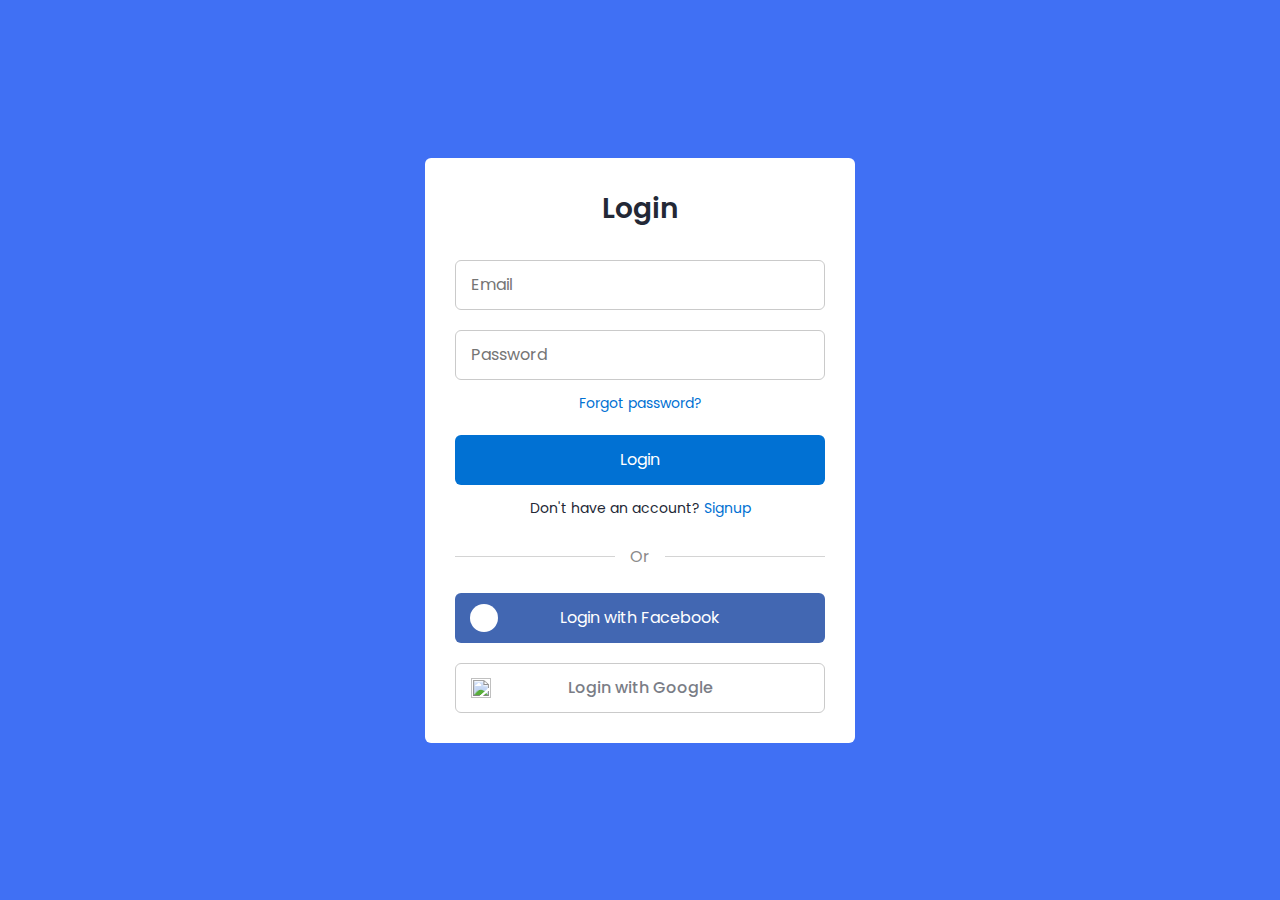
==== login.html @ 3ef801e4 "WEB" ====
<!DOCTYPE html>
<html lang="en">
<head>
    <meta charset="UTF-8">
    <meta http-equiv="X-UA-Compatible" content="IE=edge">
    <meta name="viewport" content="width=device-width, initial-scale=1.0">
    <link rel="stylesheet" href="login.css">
    <title>Document</title>
</head>
<body>
    
    <section class="container forms">
        <div class="form login">
            <div class="form-content">
                <header>Login</header>
                <form action="#">
                    <div class="field input-field">
                        <input type="email" placeholder="Email" class="input">
                    </div>

                    <div class="field input-field">
                        <input type="password" placeholder="Password" class="password">
                        <i class='bx bx-hide eye-icon'></i>
                    </div>

                    <div class="form-link">
                        <a href="#" class="forgot-pass">Forgot password?</a>
                    </div>

                    <div class="field button-field">
                        <button>Login</button>
                    </div>
                </form>

                <div class="form-link">
                    <span>Don't have an account? <a href="#" class="link signup-link">Signup</a></span>
                </div>
            </div>

            <div class="line"></div>

            <div class="media-options">
                <a href="#" class="field facebook">
                    <i class='bx bxl-facebook facebook-icon'></i>
                    <span>Login with Facebook</span>
                </a>
            </div>

            <div class="media-options">
                <a href="#" class="field google">
                    <img src="#" alt="" class="google-img">
                    <span>Login with Google</span>
                </a>
            </div>

        </div>

        <!-- Signup Form -->

        <div class="form signup">
            <div class="form-content">
                <header>Signup</header>
                <form action="#">
                    <div class="field input-field">
                        <input type="email" placeholder="Email" class="input">
                    </div>

                    <div class="field input-field">
                        <input type="password" placeholder="Create password" class="password">
                    </div>

                    <div class="field input-field">
                        <input type="password" placeholder="Confirm password" class="password">
                        <i class='bx bx-hide eye-icon'></i>
                    </div>

                    <div class="field button-field">
                        <button>Signup</button>
                    </div>
                </form>

                <div class="form-link">
                    <span>Already have an account? <a href="#" class="link login-link">Login</a></span>
                </div>
            </div>

            <div class="line"></div>

            <div class="media-options">
                <a href="#" class="field facebook">
                    <i class='bx bxl-facebook facebook-icon'></i>
                    <span>Login with Facebook</span>
                </a>
            </div>

            <div class="media-options">
                <a href="#" class="field google">
                    <img src="#" alt="" class="google-img">
                    <span>Login with Google</span>
                </a>
            </div>

        </div>
    </section>


    <script src="login.js"></script>

</body>
</html>
---- login.css ----
/* Google Fonts - Poppins */
@import url('https://fonts.googleapis.com/css2?family=Poppins:wght@300;400;500;600&display=swap');

*{
    margin: 0;
    padding: 0;
    box-sizing: border-box;
    font-family: 'Poppins', sans-serif;
}
.container{
    height: 100vh;
    width: 100%;
    display: flex;
    align-items: center;
    justify-content: center;
    background-color: #4070f4;
    column-gap: 30px;
}
.form{
    position: absolute;
    max-width: 430px;
    width: 100%;
    padding: 30px;
    border-radius: 6px;
    background: #FFF;
}
.form.signup{
    opacity: 0;
    pointer-events: none;
}
.forms.show-signup .form.signup{
    opacity: 1;
    pointer-events: auto;
}
.forms.show-signup .form.login{
    opacity: 0;
    pointer-events: none;
}
header{
    font-size: 28px;
    font-weight: 600;
    color: #232836;
    text-align: center;
}
form{
    margin-top: 30px;
}
.form .field{
    position: relative;
    height: 50px;
    width: 100%;
    margin-top: 20px;
    border-radius: 6px;
}
.field input,
.field button{
    height: 100%;
    width: 100%;
    border: none;
    font-size: 16px;
    font-weight: 400;
    border-radius: 6px;
}
.field input{
    outline: none;
    padding: 0 15px;
    border: 1px solid#CACACA;
}
.field input:focus{
    border-bottom-width: 2px;
}
.eye-icon{
    position: absolute;
    top: 50%;
    right: 10px;
    transform: translateY(-50%);
    font-size: 18px;
    color: #8b8b8b;
    cursor: pointer;
    padding: 5px;
}
.field button{
    color: #fff;
    background-color: #0171d3;
    transition: all 0.3s ease;
    cursor: pointer;
}
.field button:hover{
    background-color: #016dcb;
}
.form-link{
    text-align: center;
    margin-top: 10px;
}
.form-link span,
.form-link a{
    font-size: 14px;
    font-weight: 400;
    color: #232836;
}
.form a{
    color: #0171d3;
    text-decoration: none;
}
.form-content a:hover{
    text-decoration: underline;
}
.line{
    position: relative;
    height: 1px;
    width: 100%;
    margin: 36px 0;
    background-color: #d4d4d4;
}
.line::before{
    content: 'Or';
    position: absolute;
    top: 50%;
    left: 50%;
    transform: translate(-50%, -50%);
    background-color: #FFF;
    color: #8b8b8b;
    padding: 0 15px;
}
.media-options a{
    display: flex;
    align-items: center;
    justify-content: center;
}
a.facebook{
    color: #fff;
    background-color: #4267b2;
}
a.facebook .facebook-icon{
    height: 28px;
    width: 28px;
    color: #0171d3;
    font-size: 20px;
    border-radius: 50%;
    display: flex;
    align-items: center;
    justify-content: center;
    background-color: #fff;
}
.facebook-icon,
img.google-img{
    position: absolute;
    top: 50%;
    left: 15px;
    transform: translateY(-50%);
}
img.google-img{
    height: 20px;
    width: 20px;
    object-fit: cover;
}
a.google{
    border: 1px solid #CACACA;
}
a.google span{
    font-weight: 500;
    opacity: 0.6;
    color: #232836;
}

@media screen and (max-width: 400px) {
    .form{
        padding: 20px 10px;
    }
    
}
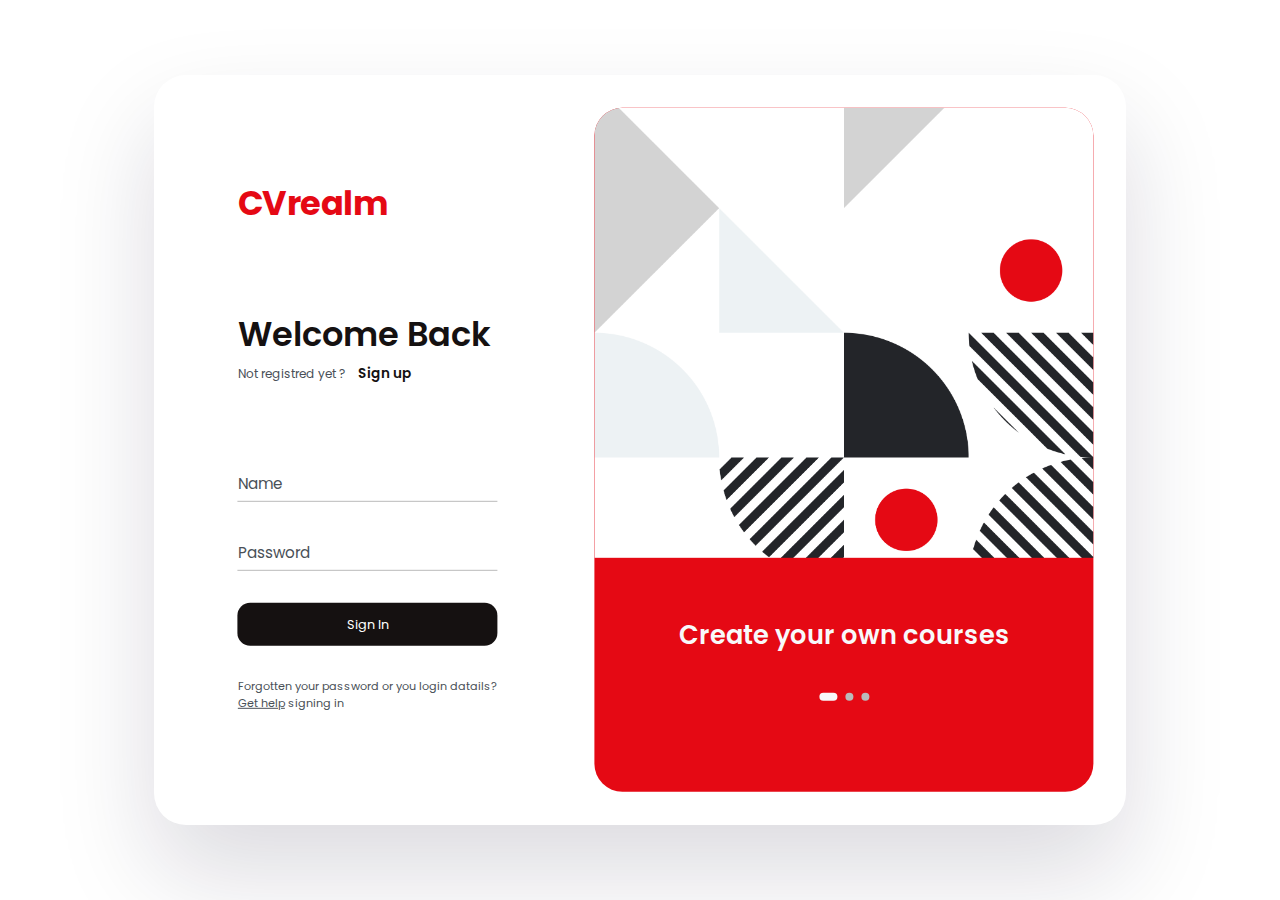
==== commit 6b8fa4af: "Add files via upload" ====
--- a/login.html
+++ b/login.html
@@ -1,110 +1,142 @@
 <!DOCTYPE html>
 <html lang="en">
-<head>
-    <meta charset="UTF-8">
-    <meta http-equiv="X-UA-Compatible" content="IE=edge">
-    <meta name="viewport" content="width=device-width, initial-scale=1.0">
-    <link rel="stylesheet" href="login.css">
-    <title>Document</title>
-</head>
-<body>
-    
-    <section class="container forms">
-        <div class="form login">
-            <div class="form-content">
-                <header>Login</header>
-                <form action="#">
-                    <div class="field input-field">
-                        <input type="email" placeholder="Email" class="input">
-                    </div>
+  <head>
+    <meta charset="UTF-8" />
+    <meta http-equiv="X-UA-Compatible" content="IE=edge" />
+    <meta name="viewport" content="width=device-width, initial-scale=1.0" />
+    <link rel="stylesheet" href="login.css" />
+    <title>Login</title>
+  </head>
+  <body>
+    <main>
+      <div class="box">
+        <div class="inner-box">
+          <div class="forms-wrap">
+            <form action="index.html" autocomplete="off" class="sign-in-form">
+              <div class="logo">
+                <h4>CVrealm</h4>
+              </div>
 
-                    <div class="field input-field">
-                        <input type="password" placeholder="Password" class="password">
-                        <i class='bx bx-hide eye-icon'></i>
-                    </div>
+              <div class="heading">
+                <h2>Welcome Back</h2>
+                <h6>Not registred yet ?</h6>
+                <a href="#" class="toggle">Sign up</a>
+              </div>
 
-                    <div class="form-link">
-                        <a href="#" class="forgot-pass">Forgot password?</a>
-                    </div>
+              <div class="actual-form">
+                <div class="input-wrap">
+                  <input
+                    type="text"
+                    minlength="4"
+                    class="input-field"
+                    autocomplete="off"
+                    required
+                  />
+                  <label>Name</label>
+                </div>
 
-                    <div class="field button-field">
-                        <button>Login</button>
-                    </div>
-                </form>
+                <div class="input-wrap">
+                  <input
+                    type="password"
+                    minlength="4"
+                    class="input-field"
+                    autocomplete="off"
+                    required
+                  />
+                  <label>Password</label>
+                </div>
 
-                <div class="form-link">
-                    <span>Don't have an account? <a href="#" class="link signup-link">Signup</a></span>
+                <input type="submit" value="Sign In" class="sign-btn" />
+
+                <p class="text">
+                  Forgotten your password or you login datails?
+                  <a href="#">Get help</a> signing in
+                </p>
+              </div>
+            </form>
+
+            <form action="index.html" autocomplete="off" class="sign-up-form">
+              <div class="logo">
+                <h4>CVrealm</h4>
+              </div>
+
+              <div class="heading">
+                <h2>Get Started</h2>
+                <h6>Already have an account?</h6>
+                <a href="#" class="toggle">Sign in</a>
+              </div>
+
+              <div class="actual-form">
+                <div class="input-wrap">
+                  <input
+                    type="text"
+                    minlength="4"
+                    class="input-field"
+                    autocomplete="off"
+                    required
+                  />
+                  <label>Name</label>
                 </div>
+
+                <div class="input-wrap">
+                  <input
+                    type="email"
+                    class="input-field"
+                    autocomplete="off"
+                    required
+                  />
+                  <label>Email</label>
+                </div>
+
+                <div class="input-wrap">
+                  <input
+                    type="password"
+                    minlength="4"
+                    class="input-field"
+                    autocomplete="off"
+                    required
+                  />
+                  <label>Password</label>
+                </div>
+
+                <input type="submit" value="Sign Up" class="sign-btn" />
+
+                <p class="text">
+                  By signing up, I agree to the
+                  <a href="#">Terms of Services</a> and
+                  <a href="#">Privacy Policy</a>
+                </p>
+              </div>
+            </form>
+          </div>
+
+          <div class="carousel">
+            <div class="images-wrapper">
+              <img src="pattern-1.png" class="image img-1 show" alt="" />
+              <img src="pattern-2.png" class="image img-2" alt="" />
+              <img src="pattern-3.png" class="image img-3" alt="" />
             </div>
 
-            <div class="line"></div>
+            <div class="text-slider">
+              <div class="text-wrap">
+                <div class="text-group">
+                  <h2>Create your own courses</h2>
+                  <h2>Customize as you like</h2>
+                  <h2>Invite students to your class</h2>
+                </div>
+              </div>
 
-            <div class="media-options">
-                <a href="#" class="field facebook">
-                    <i class='bx bxl-facebook facebook-icon'></i>
-                    <span>Login with Facebook</span>
-                </a>
+              <div class="bullets">
+                <span class="active" data-value="1"></span>
+                <span data-value="2"></span>
+                <span data-value="3"></span>
+              </div>
             </div>
-
-            <div class="media-options">
-                <a href="#" class="field google">
-                    <img src="#" alt="" class="google-img">
-                    <span>Login with Google</span>
-                </a>
-            </div>
-
+          </div>
         </div>
-
-        <!-- Signup Form -->
-
-        <div class="form signup">
-            <div class="form-content">
-                <header>Signup</header>
-                <form action="#">
-                    <div class="field input-field">
-                        <input type="email" placeholder="Email" class="input">
-                    </div>
-
-                    <div class="field input-field">
-                        <input type="password" placeholder="Create password" class="password">
-                    </div>
-
-                    <div class="field input-field">
-                        <input type="password" placeholder="Confirm password" class="password">
-                        <i class='bx bx-hide eye-icon'></i>
-                    </div>
-
-                    <div class="field button-field">
-                        <button>Signup</button>
-                    </div>
-                </form>
-
-                <div class="form-link">
-                    <span>Already have an account? <a href="#" class="link login-link">Login</a></span>
-                </div>
-            </div>
-
-            <div class="line"></div>
-
-            <div class="media-options">
-                <a href="#" class="field facebook">
-                    <i class='bx bxl-facebook facebook-icon'></i>
-                    <span>Login with Facebook</span>
-                </a>
-            </div>
-
-            <div class="media-options">
-                <a href="#" class="field google">
-                    <img src="#" alt="" class="google-img">
-                    <span>Login with Google</span>
-                </a>
-            </div>
-
-        </div>
-    </section>
-
+      </div>
+    </main>
 
     <script src="login.js"></script>
-
-</body>
-</html>+  </body>
+</html>
--- a/login.css
+++ b/login.css
@@ -7,165 +7,403 @@
     box-sizing: border-box;
     font-family: 'Poppins', sans-serif;
 }
-.container{
+
+:root {
+    --main-color: #e50914;
+    --sec-color: #f8f9fa;
+    --lite-theme: #bababa;
+    --p-color: #495057;
+    --txt-color: #151111;
+}
+
+.icon {
+    color: var(--txt-color);
+    font-size: 28px;
+    font-weight: 700;
+    cursor: pointer;
+}
+
+.menu-list .cancel-btn {
+    position: relative;
+    right: 3em;
+    top: 1em;
+}
+
+main {
+    width: 100%;
     height: 100vh;
-    width: 100%;
+    overflow: hidden;
+    padding: 5% 12%;
     display: flex;
     align-items: center;
     justify-content: center;
-    background-color: #4070f4;
-    column-gap: 30px;
-}
-.form{
+}
+
+.box {
+    position: relative;
+    width: 100%;
+    /* max-width: 1020px; */
+    height: 750px;
+    background-color: #fff;
+    border-radius: 2rem;
+    box-shadow: rgba(17, 12, 46, 0.15) 0px 48px 100px 0px;
+}
+
+.inner-box {
     position: absolute;
-    max-width: 430px;
-    width: 100%;
-    padding: 30px;
-    border-radius: 6px;
-    background: #FFF;
-}
-.form.signup{
-    opacity: 0;
-    pointer-events: none;
-}
-.forms.show-signup .form.signup{
-    opacity: 1;
-    pointer-events: auto;
-}
-.forms.show-signup .form.login{
-    opacity: 0;
-    pointer-events: none;
-}
-header{
-    font-size: 28px;
-    font-weight: 600;
-    color: #232836;
-    text-align: center;
-}
-form{
-    margin-top: 30px;
-}
-.form .field{
-    position: relative;
-    height: 50px;
-    width: 100%;
-    margin-top: 20px;
-    border-radius: 6px;
-}
-.field input,
-.field button{
-    height: 100%;
-    width: 100%;
-    border: none;
-    font-size: 16px;
-    font-weight: 400;
-    border-radius: 6px;
-}
-.field input{
-    outline: none;
-    padding: 0 15px;
-    border: 1px solid#CACACA;
-}
-.field input:focus{
-    border-bottom-width: 2px;
-}
-.eye-icon{
-    position: absolute;
-    top: 50%;
-    right: 10px;
-    transform: translateY(-50%);
-    font-size: 18px;
-    color: #8b8b8b;
-    cursor: pointer;
-    padding: 5px;
-}
-.field button{
-    color: #fff;
-    background-color: #0171d3;
-    transition: all 0.3s ease;
-    cursor: pointer;
-}
-.field button:hover{
-    background-color: #016dcb;
-}
-.form-link{
-    text-align: center;
-    margin-top: 10px;
-}
-.form-link span,
-.form-link a{
-    font-size: 14px;
-    font-weight: 400;
-    color: #232836;
-}
-.form a{
-    color: #0171d3;
-    text-decoration: none;
-}
-.form-content a:hover{
-    text-decoration: underline;
-}
-.line{
-    position: relative;
-    height: 1px;
-    width: 100%;
-    margin: 36px 0;
-    background-color: #d4d4d4;
-}
-.line::before{
-    content: 'Or';
-    position: absolute;
+    width: calc(100% - 4.1rem);
+    height: calc(100% - 4.1rem);
     top: 50%;
     left: 50%;
     transform: translate(-50%, -50%);
-    background-color: #FFF;
-    color: #8b8b8b;
-    padding: 0 15px;
-}
-.media-options a{
+}
+
+.forms-wrap {
+    position: absolute;
+    height: 100%;
+    width: 40%;
+    top: 0;
+    left: 0;
+    display: grid;
+    grid-template-columns: 1fr;
+    grid-template-rows: 1fr;
+    transition: 0.8s ease-in-out;
+}
+
+form {
+    max-width: 260px;
+    width: 100%;
+    margin: 0 auto;
+    height: 100%;
+    display: flex;
+    flex-direction: column;
+    justify-content: space-evenly;
+    grid-column: 1 / 2;
+    grid-row: 1 / 2;
+    transition: opacity 0.02s 0.4s;
+}
+
+form.sign-up-form {
+    opacity: 0;
+    pointer-events: none;
+}
+
+.logo {
+    display: flex;
+    align-items: center;
+}
+
+.logo h4 {
+    font-size: 2.1rem;
+    margin-top: -9px;
+    letter-spacing: -0.5px;
+    color: var(--main-color);
+}
+
+.heading h2 {
+    font-size: 2.1rem;
+    font-weight: 600;
+    color: var(--txt-color);
+}
+
+.heading h6 {
+    color: var(--p-color);
+    font-weight: 400;
+    font-size: 0.75rem;
+    display: inline;
+    margin-right: .65em;
+}
+
+.toggle {
+    color: var(--txt-color);
+    text-decoration: none;
+    font-size: 0.85rem;
+    font-weight: 600;
+    transition: 0.3s;
+}
+
+.toggle:hover {
+    color: var(--main-color);
+}
+
+.input-wrap {
+    position: relative;
+    height: 37px;
+    margin-bottom: 2rem;
+}
+
+.input-field {
+    position: absolute;
+    width: 100%;
+    height: 100%;
+    background: none;
+    border: none;
+    outline: none;
+    border-bottom: 1px solid #bababa ;
+    padding: 0;
+    font-size: 0.95rem;
+    color: var(--txt-color);
+    transition: 0.4s;
+}
+
+label {
+    position: absolute;
+    left: 0;
+    top: 50%;
+    transform: translateY(-50%);
+    font-size: 0.95rem;
+    color: var(--p-color);
+    pointer-events: none;
+    transition: 0.4s;
+}
+
+.input-field.active {
+    border-bottom-color: var(--txt-color);
+}
+
+.input-field.active+label {
+    font-size: 0.75rem;
+    top: -2px;
+}
+
+.sign-btn {
+    display: inline-block;
+    width: 100%;
+    height: 43px;
+    background-color: var(--txt-color);
+    color: #fff;
+    border: none;
+    cursor: pointer;
+    border-radius: 0.8rem;
+    font-size: 0.8rem;
+    margin-bottom: 2rem;
+    transition: 0.3s;
+}
+
+.sign-btn:hover {
+    background-color: var(--main-color);
+}
+
+.text {
+    color: var(--p-color);
+    font-size: 0.7rem;
+}
+
+.text a {
+    color: var(--p-color);
+    transition: 0.3s;
+}
+
+.text a:hover {
+    color: var(--main-color);
+}
+
+main.sign-up-mode form.sign-in-form {
+    opacity: 0;
+    pointer-events: none;
+}
+
+main.sign-up-mode form.sign-up-form {
+    opacity: 1;
+    pointer-events: all;
+}
+
+main.sign-up-mode .forms-wrap {
+    left: 55%;
+}
+
+main.sign-up-mode .carousel {
+    left: 0%;
+}
+
+.carousel {
+    position: absolute;
+    height: 100%;
+    width: 55%;
+    left: 45%;
+    top: 0;
+    background-color: var(--main-color);
+    border-radius: 1.75rem;
+    display: grid;
+    grid-template-rows: auto 1fr;
+    padding-bottom: 2rem;
+    overflow: hidden;
+    transition: 0.8s ease-in-out;
+}
+
+.images-wrapper {
+    display: grid;
+    grid-template-columns: 1fr;
+    grid-template-rows: 1fr;
+}
+
+.image {
+    width: 100%;
+    height: 450px;
+    object-fit: cover;
+    background-size: cover;
+    grid-column: 1/2;
+    grid-row: 1/2;
+    opacity: 0;
+    transition: opacity 0.3s, transform 0.5s;
+}
+
+.img-1 {
+    transform: translate(0, -50px);
+}
+
+.img-2 {
+    transform: scale(0.4, 0.5);
+}
+
+.img-3 {
+    transform: scale(0.3) rotate(-20deg);
+}
+
+.image.show {
+    opacity: 1;
+    transform: none;
+}
+
+.text-slider {
     display: flex;
     align-items: center;
     justify-content: center;
-}
-a.facebook{
-    color: #fff;
-    background-color: #4267b2;
-}
-a.facebook .facebook-icon{
-    height: 28px;
-    width: 28px;
-    color: #0171d3;
-    font-size: 20px;
-    border-radius: 50%;
+    flex-direction: column;
+}
+
+.text-wrap {
+    max-height: 2.2rem;
+    overflow: hidden;
+    margin-bottom: 2.5rem;
+}
+
+.text-group {
+    display: flex;
+    flex-direction: column;
+    text-align: center;
+    transform: translateY(0);
+    transition: 0.5s;
+}
+
+.text-group h2 {
+    line-height: 2.2rem;
+    font-weight: 600;
+    font-size: 1.6rem;
+    color: var(--sec-color);
+}
+
+.bullets {
     display: flex;
     align-items: center;
     justify-content: center;
-    background-color: #fff;
-}
-.facebook-icon,
-img.google-img{
-    position: absolute;
-    top: 50%;
-    left: 15px;
-    transform: translateY(-50%);
-}
-img.google-img{
-    height: 20px;
-    width: 20px;
-    object-fit: cover;
-}
-a.google{
-    border: 1px solid #CACACA;
-}
-a.google span{
-    font-weight: 500;
-    opacity: 0.6;
-    color: #232836;
-}
-
-@media screen and (max-width: 400px) {
-    .form{
-        padding: 20px 10px;
-    }
-    
-}
+}
+
+.bullets span {
+    display: block;
+    width: 0.5rem;
+    height: 0.5rem;
+    background-color: var(--lite-theme);
+    margin: 0 0.25rem;
+    border-radius: 50%;
+    cursor: pointer;
+    transition: 0.3s;
+}
+
+.bullets span.active {
+    width: 1.1rem;
+    background-color:var(--sec-color);
+    border-radius: 1rem;
+}
+
+@media (max-width: 850px) {
+    .box {
+        height: auto;
+        max-width: 500px;
+        overflow: hidden;
+        box-shadow: none;
+    }
+
+    .inner-box {
+        position: static;
+        transform: none;
+        width: revert;
+        height: revert;
+        padding: 2rem;
+    }
+
+    .forms-wrap {
+        position: revert;
+        width: 100%;
+        height: auto;
+    }
+
+    form {
+        max-width: revert;
+        padding: 1.5rem 2.5rem 2rem;
+        transition: transform 0.8s ease-in-out, opacity 0.45s linear;
+    }
+
+    .heading {
+        margin: 2rem 0;
+    }
+
+    form.sign-up-form {
+        transform: translateX(100%);
+    }
+
+    main.sign-up-mode form.sign-in-form {
+        transform: translateX(-100%);
+    }
+
+    main.sign-up-mode form.sign-up-form {
+        transform: translateX(0%);
+    }
+
+    .carousel {
+        position: revert;
+        height: auto;
+        width: 100%;
+        padding: 3rem 2rem;
+        display: flex;
+    }
+
+    .images-wrapper {
+        display: none;
+    }
+
+    .text-slider {
+        width: 100%;
+    }
+}
+
+@media (max-width: 530px) {
+    main {
+        padding: 1rem;
+    }
+
+    .box {
+        border-radius: 2rem;
+    }
+
+    .inner-box {
+        padding: 1rem;
+    }
+
+    .carousel {
+        padding:1rem;
+        border-radius: 1rem;
+    }
+
+    .text-wrap {
+        margin-bottom: 1rem;
+    }
+
+    .text-group h2 {
+        font-size: 1.5rem;
+    }
+
+    form {
+        padding: 1rem 2rem 1.5rem;
+    }
+}
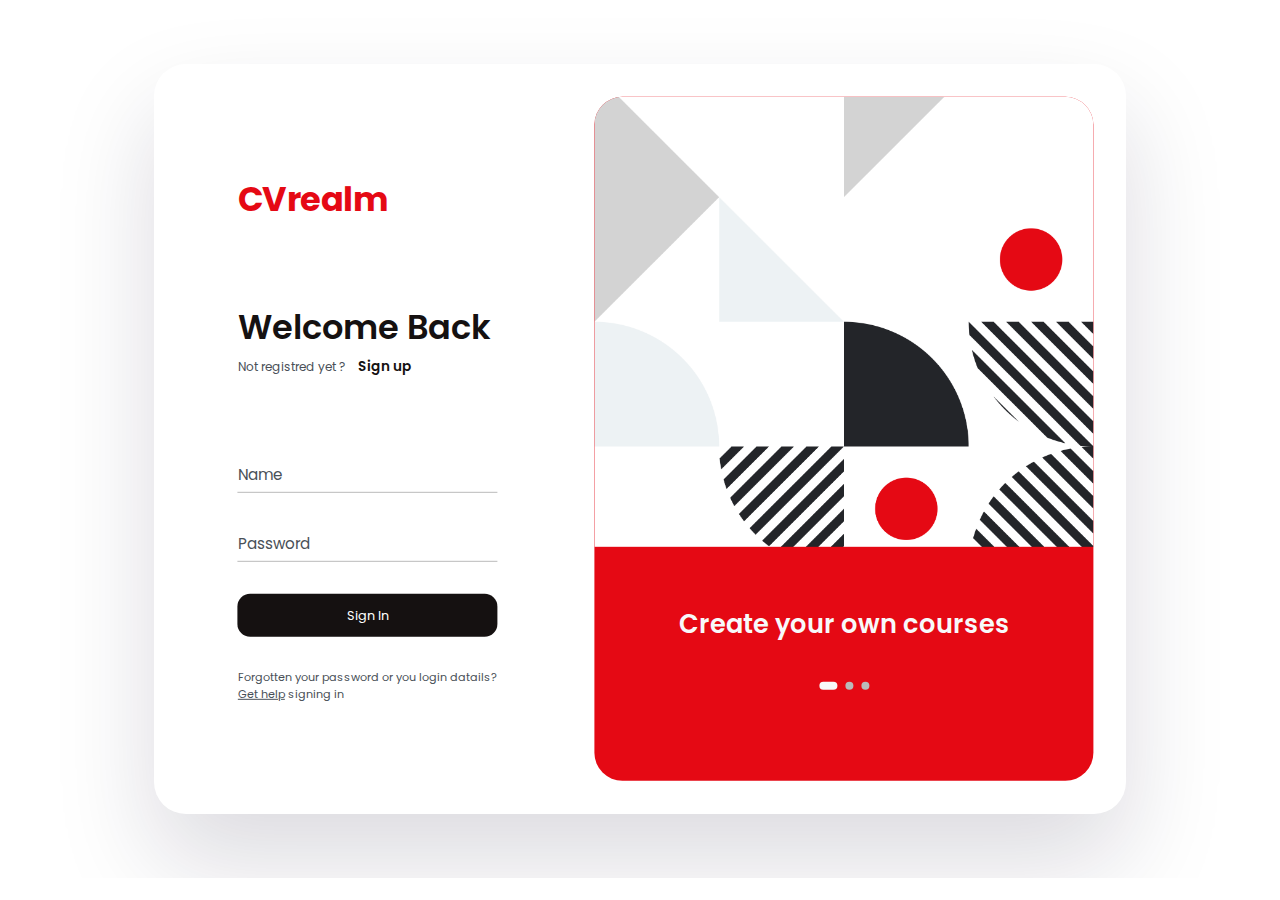
==== commit 37d5f162: "Add files via upload" ====
--- a/login.html
+++ b/login.html
@@ -4,7 +4,7 @@
     <meta charset="UTF-8" />
     <meta http-equiv="X-UA-Compatible" content="IE=edge" />
     <meta name="viewport" content="width=device-width, initial-scale=1.0" />
-    <link rel="stylesheet" href="login.css" />
+    <link rel="stylesheet" href="Static\CSS\login.css" />
     <title>Login</title>
   </head>
   <body>
@@ -14,7 +14,7 @@
           <div class="forms-wrap">
             <form action="index.html" autocomplete="off" class="sign-in-form">
               <div class="logo">
-                <h4>CVrealm</h4>
+                <h4><a href="index.html">CVrealm</a></h4>
               </div>
 
               <div class="heading">
@@ -57,7 +57,7 @@
 
             <form action="index.html" autocomplete="off" class="sign-up-form">
               <div class="logo">
-                <h4>CVrealm</h4>
+                <h4><a href="index.html">CVrealm</a></h4>
               </div>
 
               <div class="heading">
@@ -112,9 +112,21 @@
 
           <div class="carousel">
             <div class="images-wrapper">
-              <img src="pattern-1.png" class="image img-1 show" alt="" />
-              <img src="pattern-2.png" class="image img-2" alt="" />
-              <img src="pattern-3.png" class="image img-3" alt="" />
+              <img
+                src="Static\images\pattern-1.png"
+                class="image img-1 show"
+                alt=""
+              />
+              <img
+                src="Static\images\pattern-2.png"
+                class="image img-2"
+                alt=""
+              />
+              <img
+                src="Static\images\pattern-3.png"
+                class="image img-3"
+                alt=""
+              />
             </div>
 
             <div class="text-slider">
@@ -137,6 +149,6 @@
       </div>
     </main>
 
-    <script src="login.js"></script>
+    <script src="Static\login.js"></script>
   </body>
 </html>
